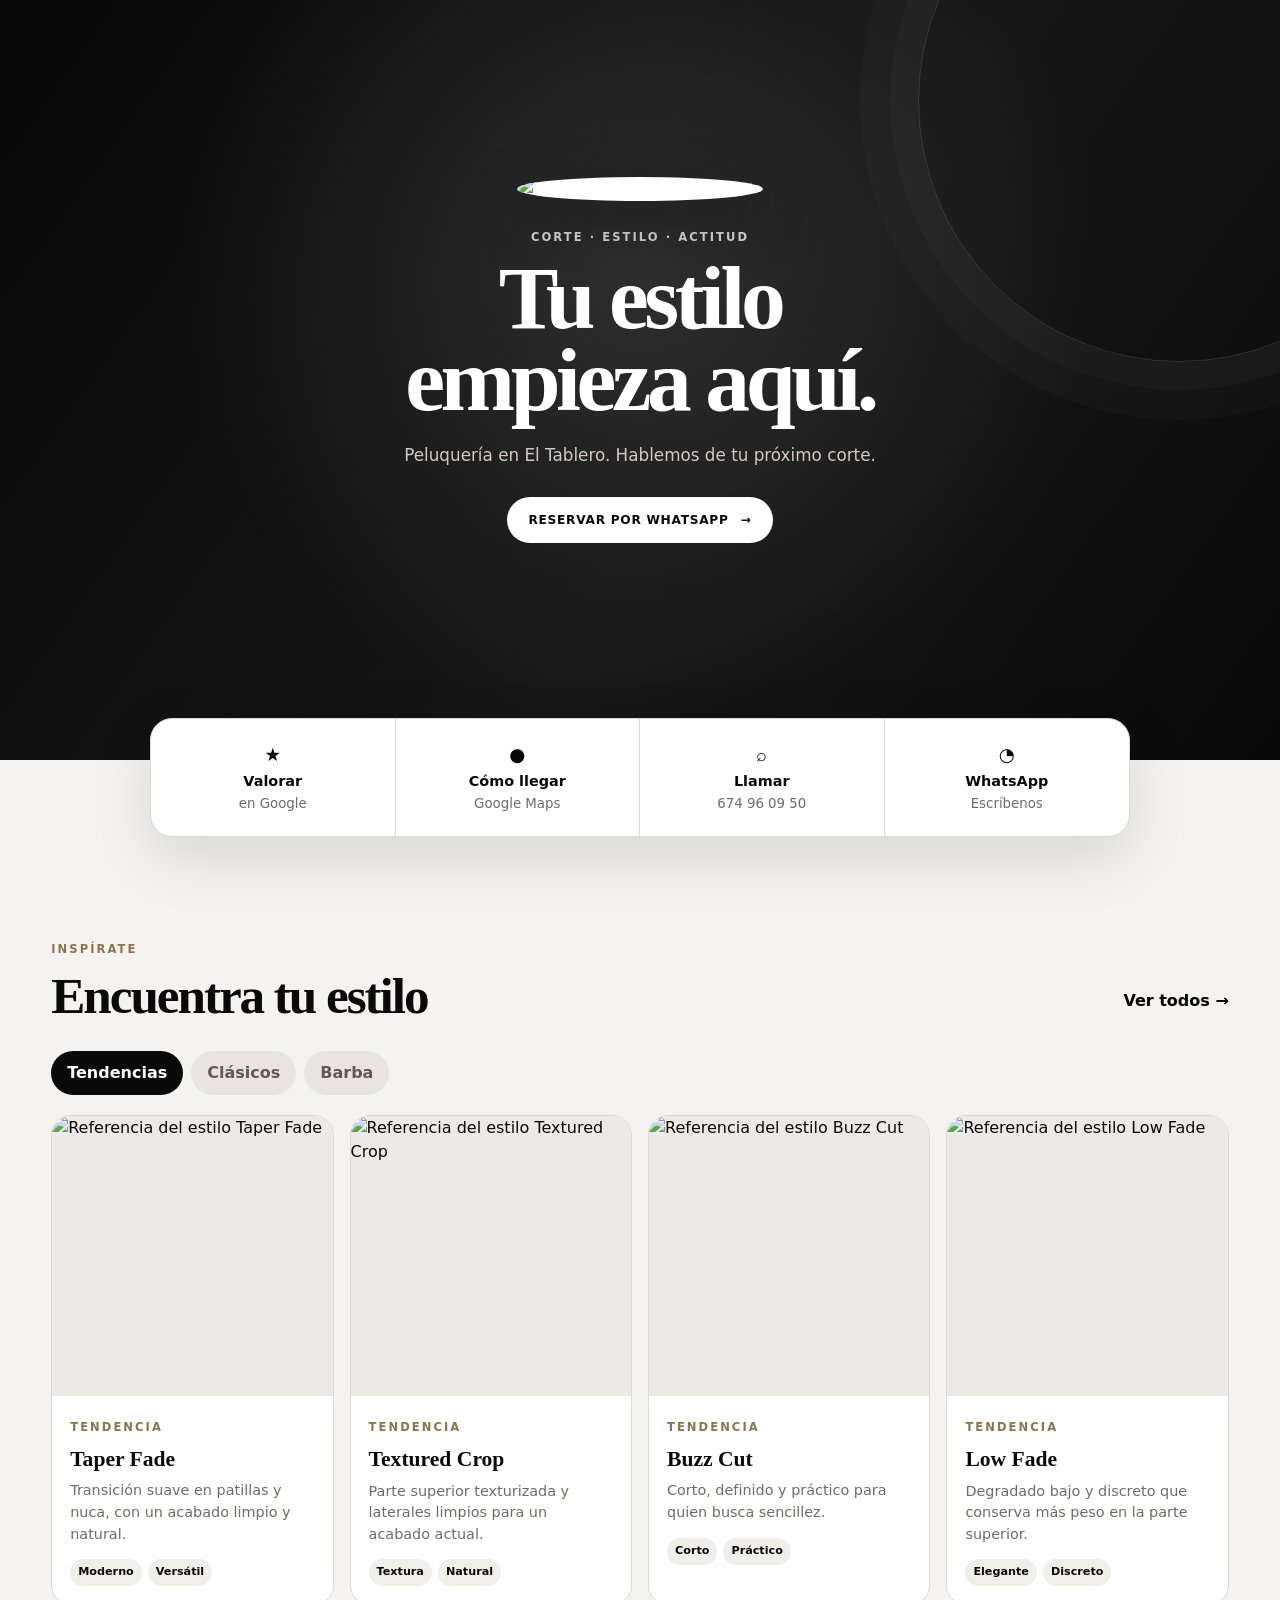
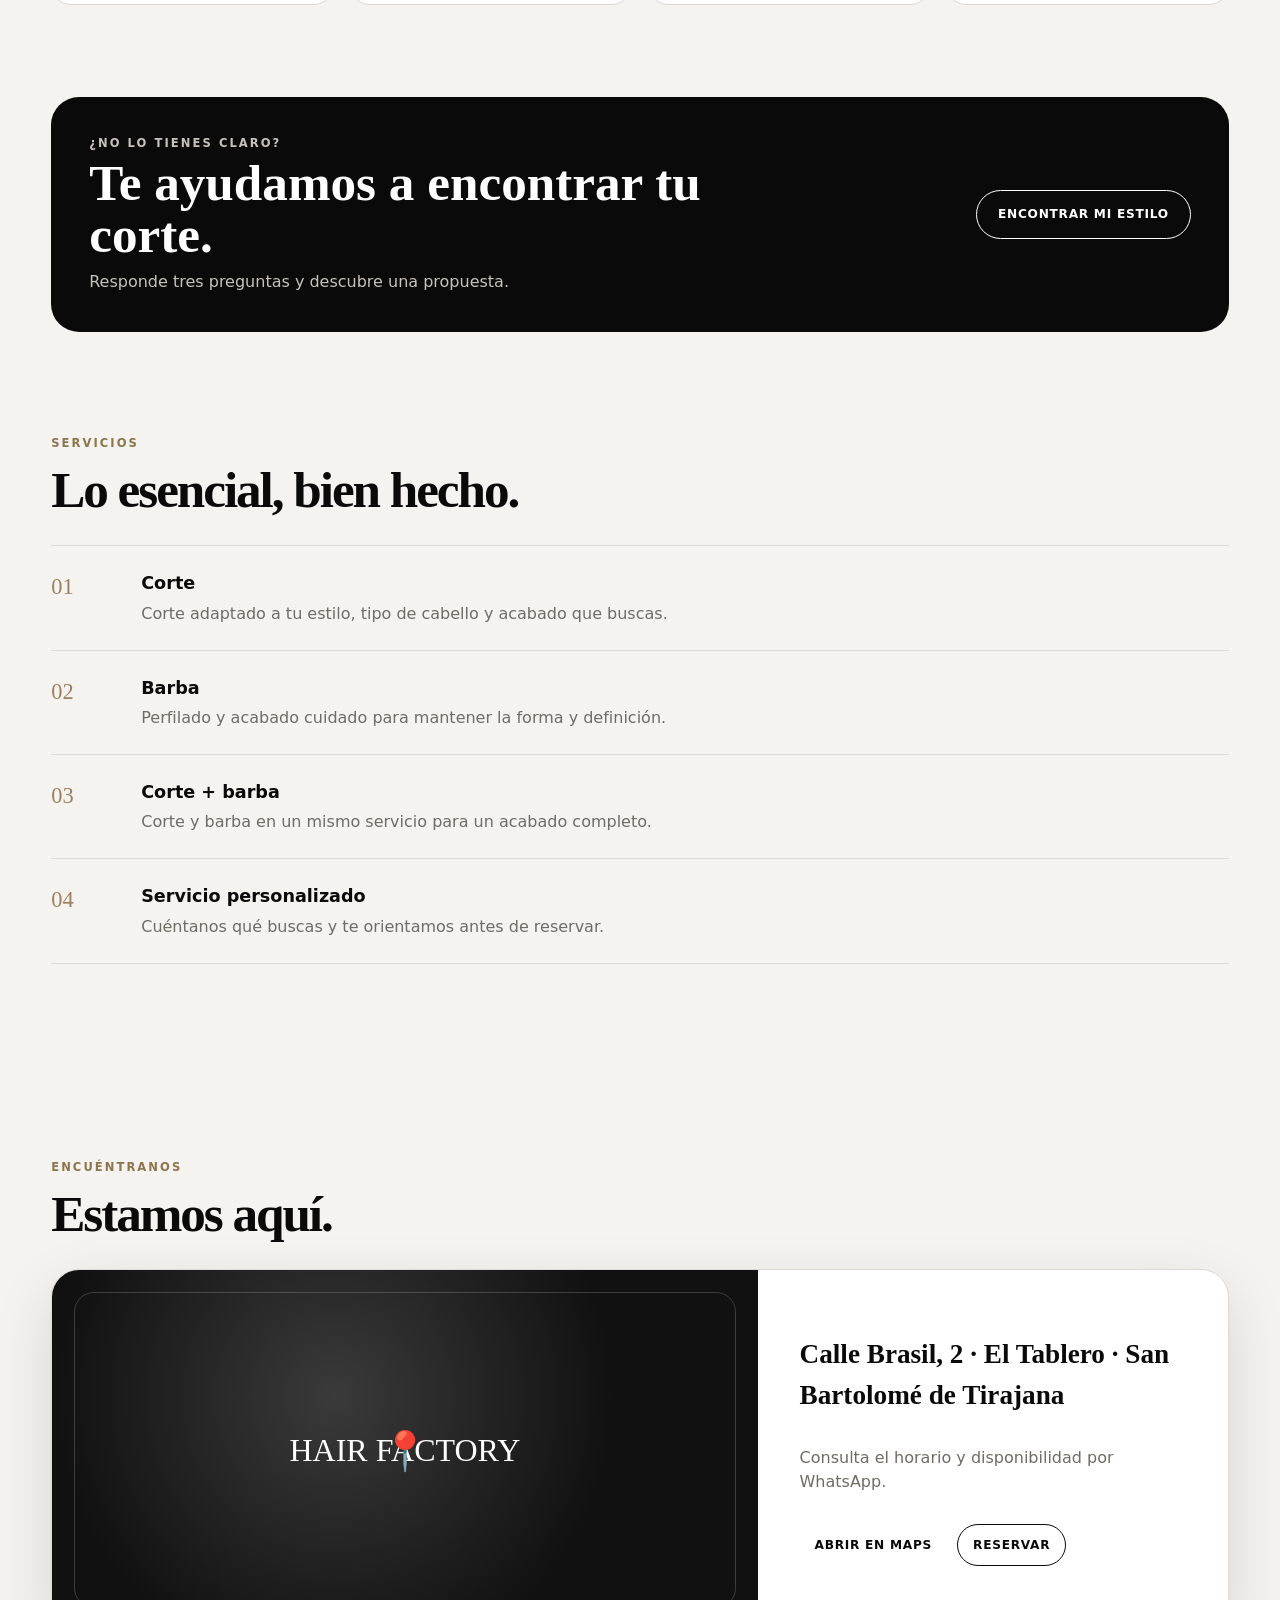
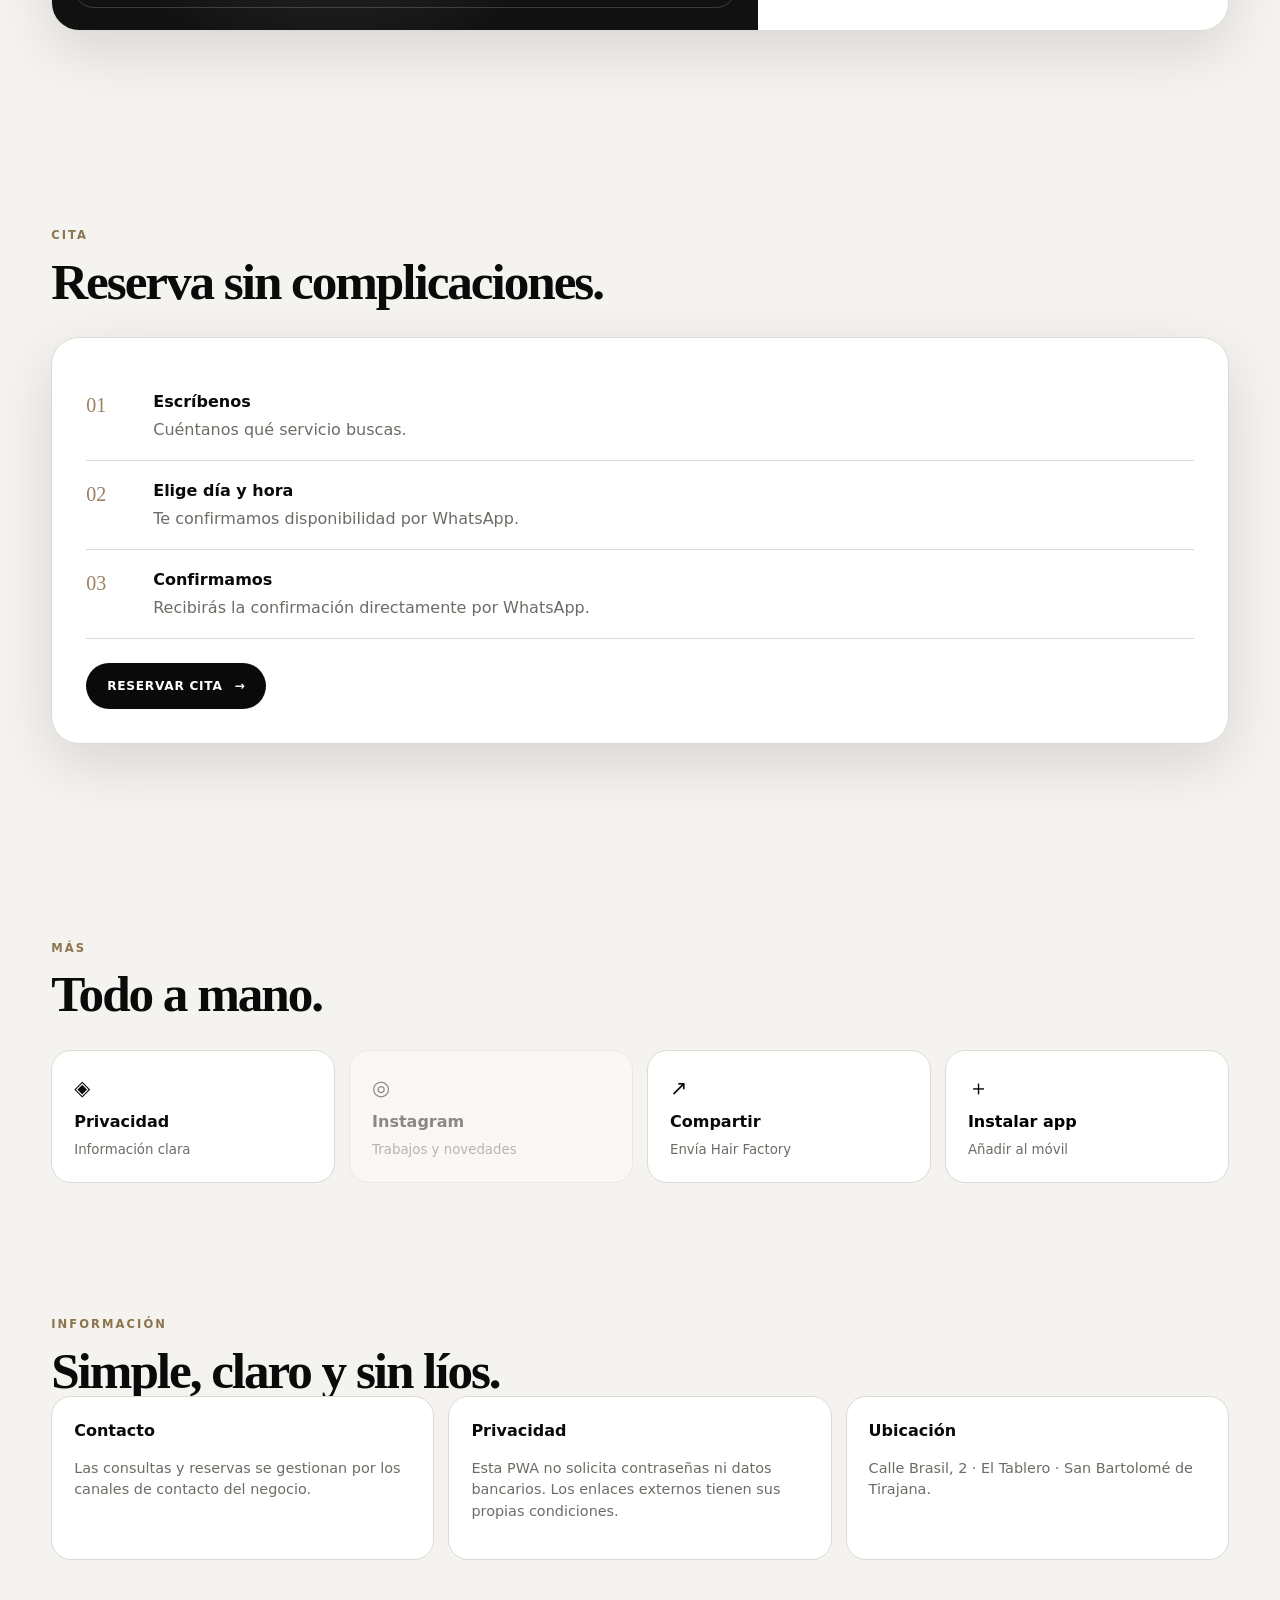
==== index.html @ 6a0769d3 "Add files via upload" ====
<!doctype html><html lang="es"><head><meta charset="utf-8"><meta name="viewport" content="width=device-width,initial-scale=1,viewport-fit=cover"><meta name="theme-color" content="#0a0a0a"><meta name="description" content="Hair Factory Peluquería en El Tablero. Estilos, servicios, cita, ubicación y contacto."><meta name="robots" content="index,follow"><meta name="format-detection" content="telephone=yes"><meta property="og:type" content="website"><meta property="og:title" content="Hair Factory · Peluquería"><meta property="og:description" content="Peluquería Hair Factory en El Tablero, San Bartolomé de Tirajana."><meta property="og:image" content="./assets/logo.png"><link rel="manifest" href="./manifest.webmanifest"><link rel="icon" href="./icons/favicon-32.png"><link rel="apple-touch-icon" href="./icons/apple-touch-icon.png"><link rel="stylesheet" href="./styles.css"><title>Hair Factory · Peluquería</title><script type="application/ld+json">{"@context":"https://schema.org","@type":"BarberShop","name":"Hair Factory","image":"./assets/logo.png","telephone":"+34 674 96 09 50","address":{"@type":"PostalAddress","streetAddress":"Calle Brasil, 2","addressLocality":"El Tablero","addressRegion":"Las Palmas","addressCountry":"ES"}}</script></head><body>
<header class="topbar"><button class="icon-button" id="menuButton" aria-label="Abrir menú">☰</button><a class="brand-mini" href="#inicio">HAIR FACTORY</a><a class="top-action" id="topWhatsApp" href="#" aria-label="Abrir WhatsApp">WA</a></header>
<main><section class="hero" id="inicio"><div class="hero-content"><img class="logo" src="./assets/logo.png" alt="Logo Hair Factory Peluquería"><p class="eyebrow">CORTE · ESTILO · ACTITUD</p><h1>Tu estilo<br>empieza aquí.</h1><p class="hero-copy">Peluquería en El Tablero. Hablemos de tu próximo corte.</p><a class="primary-button" id="heroBooking" href="#">RESERVAR POR WHATSAPP <span>→</span></a></div></section>
<section class="quick-actions" aria-label="Acciones rápidas"><a class="quick" id="reviewLink" href="#" target="_blank" rel="noopener"><span class="quick-icon">★</span><strong>Valorar</strong><small>en Google</small></a><a class="quick" id="mapsLink" href="#" target="_blank" rel="noopener"><span class="quick-icon">●</span><strong>Cómo llegar</strong><small>Google Maps</small></a><a class="quick" id="phoneLink" href="#"><span class="quick-icon">⌕</span><strong>Llamar</strong><small>674 96 09 50</small></a><a class="quick" id="whatsappLink" href="#" target="_blank" rel="noopener"><span class="quick-icon">◔</span><strong>WhatsApp</strong><small>Escríbenos</small></a></section>
<section class="section" id="estilos"><div class="section-head"><div><p class="eyebrow">INSPÍRATE</p><h2>Encuentra tu estilo</h2></div><button class="text-button">Ver todos →</button></div><div class="tabs" role="tablist"><button class="tab active" data-filter="tendencia">Tendencias</button><button class="tab" data-filter="clasico">Clásicos</button><button class="tab" data-filter="barba">Barba</button></div><div class="style-grid" id="styleGrid"></div></section>
<section class="feature-strip"><div><p class="eyebrow">¿NO LO TIENES CLARO?</p><h2>Te ayudamos a encontrar tu corte.</h2><p>Responde tres preguntas y descubre una propuesta.</p></div><button class="outline-button" id="finderButton">ENCONTRAR MI ESTILO</button></section>
<section class="section" id="servicios"><div class="section-head"><div><p class="eyebrow">SERVICIOS</p><h2>Lo esencial, bien hecho.</h2></div></div><div class="service-list" id="serviceList"></div></section>
<section class="section" id="mapa"><div class="section-head"><div><p class="eyebrow">ENCUÉNTRANOS</p><h2>Estamos aquí.</h2></div></div><div class="map-card"><div class="map-placeholder"><span>HAIR FACTORY</span><strong>📍</strong></div><div class="map-info"><strong id="addressText"></strong><p id="hoursText"></p><div class="map-actions"><a class="primary-button small" id="openMaps" href="#" target="_blank" rel="noopener">ABRIR EN MAPS</a><a class="outline-button small" href="#cita">RESERVAR</a></div></div></div></section>
<section class="section" id="cita"><div class="section-head"><div><p class="eyebrow">CITA</p><h2>Reserva sin complicaciones.</h2></div></div><div class="booking-card"><div class="booking-step"><span>01</span><div><strong>Escríbenos</strong><p>Cuéntanos qué servicio buscas.</p></div></div><div class="booking-step"><span>02</span><div><strong>Elige día y hora</strong><p>Te confirmamos disponibilidad por WhatsApp.</p></div></div><div class="booking-step"><span>03</span><div><strong>Confirmamos</strong><p>Recibirás la confirmación directamente por WhatsApp.</p></div></div><a class="primary-button" id="bookingLink" href="#">RESERVAR CITA <span>→</span></a></div></section>
<section class="section" id="mas"><div class="section-head"><div><p class="eyebrow">MÁS</p><h2>Todo a mano.</h2></div></div><div class="info-grid"><a class="info-card" href="#seguridad"><span>◈</span><strong>Privacidad</strong><small>Información clara</small></a><a class="info-card" id="instagramLink" href="#" target="_blank" rel="noopener"><span>◎</span><strong>Instagram</strong><small>Trabajos y novedades</small></a><a class="info-card" id="shareButton" href="#"><span>↗</span><strong>Compartir</strong><small>Envía Hair Factory</small></a><button class="info-card" id="installButton" hidden><span>＋</span><strong>Instalar app</strong><small>Añadir al móvil</small></button></div></section>
<section class="security section" id="seguridad"><p class="eyebrow">INFORMACIÓN</p><h2>Simple, claro y sin líos.</h2><div class="security-list"><article><strong>Contacto</strong><p>Las consultas y reservas se gestionan por los canales de contacto del negocio.</p></article><article><strong>Privacidad</strong><p>Esta PWA no solicita contraseñas ni datos bancarios. Los enlaces externos tienen sus propias condiciones.</p></article><article><strong>Ubicación</strong><p>Calle Brasil, 2 · El Tablero · San Bartolomé de Tirajana.</p></article></div></section></main>
<nav class="bottom-nav" aria-label="Navegación principal"><a href="#inicio" class="active">⌂<small>Inicio</small></a><a href="#estilos">✂<small>Estilos</small></a><a href="#cita">▣<small>Cita</small></a><a href="#mapa">●<small>Mapa</small></a><a href="#mas">☰<small>Más</small></a></nav>
<dialog class="drawer" id="drawer"><div class="drawer-panel"><button class="close" id="closeDrawer" aria-label="Cerrar">×</button><img src="./assets/logo.png" alt="Hair Factory" class="drawer-logo"><a href="#estilos">Estilos</a><a href="#servicios">Servicios</a><a href="#cita">Reservar cita</a><a href="#mapa">Ubicación</a><a href="#seguridad">Información</a><a id="drawerReview" href="#" target="_blank" rel="noopener">★ Valorar en Google</a></div></dialog>
<dialog id="styleDialog" class="style-dialog"><button class="close" id="closeDialog" aria-label="Cerrar">×</button><img id="dialogImage" src="" alt=""><div class="dialog-body"><p class="eyebrow" id="dialogCategory"></p><h2 id="dialogTitle"></h2><p id="dialogDescription"></p><div class="tags" id="dialogTags"></div><div class="dialog-actions"><a class="primary-button" id="dialogBook" href="#">RESERVAR ESTE ESTILO</a><a class="outline-button" id="dialogDownload" href="#" download>↓ DESCARGAR REFERENCIA</a></div></div></dialog>
<dialog id="finderDialog" class="finder-dialog"><button class="close" id="closeFinder" aria-label="Cerrar">×</button><p class="eyebrow">TU ESTILO</p><h2>Encuentra una opción.</h2><label>Longitud del pelo<select id="finderLength"><option value="corto">Corto</option><option value="medio">Medio</option><option value="largo">Largo</option></select></label><label>Mantenimiento<select id="finderMaintenance"><option value="bajo">Bajo</option><option value="medio">Medio</option><option value="alto">Alto</option></select></label><label>¿Barba?<select id="finderBeard"><option value="no">No</option><option value="si">Sí</option></select></label><button class="primary-button" id="finderResult">VER PROPUESTA</button><div id="finderOutput" class="finder-output" hidden></div></dialog><div class="toast" id="toast" role="status" aria-live="polite"></div><script src="./app.js" defer></script></body></html>
---- styles.css ----
:root{--ink:#0a0a0a;--paper:#f5f3ef;--card:#fff;--muted:#6f6b65;--line:#dedad3;--accent:#b79a68;--max:1180px;--radius:24px;--shadow:0 20px 60px rgba(0,0,0,.12)}
*{box-sizing:border-box}html{scroll-behavior:smooth}body{margin:0;background:var(--paper);color:var(--ink);font-family:Inter,ui-sans-serif,system-ui,-apple-system,"Segoe UI",sans-serif;line-height:1.5}a{text-decoration:none;color:inherit}button{font:inherit;border:0}.topbar{display:none}.hero{min-height:760px;background:var(--ink);position:relative;overflow:hidden;color:#fff;display:grid;place-items:center}.hero:before{content:"";position:absolute;inset:-20%;background:radial-gradient(circle at 50% 40%,#303030 0,transparent 42%),linear-gradient(125deg,#050505,#171717 55%,#050505);opacity:.95}.hero:after{content:"";position:absolute;width:520px;height:520px;border:1px solid rgba(255,255,255,.13);border-radius:50%;right:-160px;top:-160px;box-shadow:0 0 0 28px rgba(255,255,255,.025),0 0 0 58px rgba(255,255,255,.018)}.hero-content{position:relative;z-index:2;width:min(760px,92vw);text-align:center;padding:80px 20px 120px}.logo{width:min(300px,62vw);height:auto;filter:drop-shadow(0 16px 28px rgba(0,0,0,.4));background:#fff;border-radius:50%}.eyebrow,.card-kicker{letter-spacing:.18em;font-size:.72rem;font-weight:800}.hero .eyebrow{margin:28px 0 10px;color:#d5d0c8}.hero h1{font-family:Georgia,"Times New Roman",serif;font-size:clamp(3rem,7vw,6rem);line-height:.92;margin:0;letter-spacing:-.05em}.hero-copy{color:#d0cbc3;font-size:1.05rem;margin:22px 0 28px}.primary-button,.outline-button{display:inline-flex;align-items:center;justify-content:center;gap:12px;border-radius:999px;padding:14px 21px;font-weight:850;letter-spacing:.06em;font-size:.76rem;cursor:pointer;transition:.2s ease}.primary-button{background:#fff;color:#090909}.primary-button:hover{transform:translateY(-2px);box-shadow:0 12px 25px rgba(0,0,0,.18)}.outline-button{background:transparent;color:inherit;border:1px solid currentColor}.small{padding:11px 15px}.quick-actions{width:min(980px,92vw);margin:-42px auto 0;position:relative;z-index:4;background:#fff;border:1px solid var(--line);border-radius:22px;display:grid;grid-template-columns:repeat(4,1fr);box-shadow:var(--shadow);overflow:hidden}.quick{padding:22px 16px;text-align:center;border-right:1px solid var(--line);display:grid;gap:2px}.quick:last-child{border-right:0}.quick-icon{font-size:1.15rem}.quick strong{font-size:.9rem}.quick small{color:var(--muted)}.is-disabled{opacity:.45;cursor:not-allowed}.section{width:min(var(--max),92vw);margin:0 auto;padding:92px 0}.section-head{display:flex;justify-content:space-between;align-items:end;gap:20px;margin-bottom:30px}.section h2{font-family:Georgia,"Times New Roman",serif;font-size:clamp(2.2rem,4vw,3.8rem);line-height:1;margin:5px 0 0;letter-spacing:-.04em}.section .eyebrow,.card-kicker{color:#8c744d}.text-button{background:none;padding:8px 0;font-weight:800;cursor:pointer}.tabs{display:flex;gap:8px;margin-bottom:20px}.tab{background:#e9e5de;color:#5f5a52;padding:10px 16px;border-radius:999px;cursor:pointer;font-weight:750}.tab.active{background:var(--ink);color:#fff}.style-grid{display:grid;grid-template-columns:repeat(4,1fr);gap:16px}.style-card{background:var(--card);border:1px solid var(--line);border-radius:20px;overflow:hidden;cursor:pointer;transition:.2s ease}.style-card:hover{transform:translateY(-4px);box-shadow:var(--shadow)}.style-image{display:block;width:100%;aspect-ratio:1/1;object-fit:cover;background:#eceae6}.style-body{padding:18px}.style-body h3{font-family:Georgia,serif;font-size:1.35rem;margin:5px 0}.style-body p{color:var(--muted);font-size:.9rem;margin:0 0 14px}.tags{display:flex;flex-wrap:wrap;gap:6px}.tags span{font-size:.7rem;font-weight:750;background:#f0eee9;padding:5px 8px;border-radius:999px}.feature-strip{width:min(var(--max),92vw);margin:0 auto;padding:38px;border-radius:28px;background:var(--ink);color:#fff;display:flex;align-items:center;justify-content:space-between;gap:30px}.feature-strip h2{font-family:Georgia,serif;font-size:clamp(2rem,4vw,3.2rem);line-height:1;margin:5px 0 10px;max-width:700px}.feature-strip p{color:#c7c3bc;margin:0}.service-list{border-top:1px solid var(--line)}.service{display:grid;grid-template-columns:70px 1fr;gap:20px;padding:24px 0;border-bottom:1px solid var(--line)}.service-number{font-family:Georgia,serif;font-size:1.4rem;color:#9a8060}.service strong{font-size:1.1rem}.service p{margin:5px 0 0;color:var(--muted)}.map-card{display:grid;grid-template-columns:1.2fr .8fr;background:#fff;border:1px solid var(--line);border-radius:28px;overflow:hidden;box-shadow:var(--shadow)}.map-placeholder{min-height:360px;background:radial-gradient(circle at 40% 35%,#3a3a3a,#111 58%);color:#fff;display:grid;place-items:center;position:relative;font-family:Georgia,serif;font-size:2rem}.map-placeholder:after{content:"";position:absolute;inset:22px;border:1px solid rgba(255,255,255,.18);border-radius:20px}.map-placeholder strong{position:absolute;z-index:2;font-family:system-ui;font-size:2.4rem}.map-info{padding:42px;display:flex;flex-direction:column;justify-content:center;gap:14px}.map-info strong{font-family:Georgia,serif;font-size:1.7rem}.map-info p{color:var(--muted)}.map-actions{display:flex;gap:10px;flex-wrap:wrap}.booking-card{background:#fff;border:1px solid var(--line);border-radius:28px;padding:34px;box-shadow:var(--shadow)}.booking-step{display:grid;grid-template-columns:52px 1fr;gap:15px;padding:18px 0;border-bottom:1px solid var(--line)}.booking-step span{font-family:Georgia,serif;font-size:1.25rem;color:#9a8060}.booking-step p{margin:4px 0 0;color:var(--muted)}.booking-card>.primary-button{margin-top:24px;background:var(--ink);color:#fff}.info-grid{display:grid;grid-template-columns:repeat(4,1fr);gap:14px}.info-card{border:1px solid var(--line);background:#fff;border-radius:20px;padding:22px;text-align:left;display:grid;gap:6px;cursor:pointer}.info-card span{font-size:1.3rem}.info-card small{color:var(--muted)}.security{padding-top:30px}.security-list{display:grid;grid-template-columns:repeat(3,1fr);gap:14px}.security-list article{background:#fff;border:1px solid var(--line);border-radius:20px;padding:22px}.security-list p{color:var(--muted);font-size:.9rem}.bottom-nav{display:none}.drawer,.style-dialog,.finder-dialog{border:0;padding:0;background:transparent;max-width:none;max-height:none}.drawer::backdrop,.style-dialog::backdrop,.finder-dialog::backdrop{background:rgba(0,0,0,.72);backdrop-filter:blur(5px)}.drawer-panel{width:min(420px,92vw);min-height:100vh;background:#fff;padding:40px 28px;display:flex;flex-direction:column;gap:8px;position:relative}.drawer-panel a{padding:14px;border-bottom:1px solid var(--line);font-weight:750}.drawer-logo{width:150px;align-self:center;margin:30px auto}.close{position:absolute;right:18px;top:15px;width:42px;height:42px;border-radius:50%;background:#eee;font-size:1.6rem;cursor:pointer;z-index:5}.style-dialog{width:min(900px,94vw);background:#fff;border-radius:28px;overflow:auto}.style-dialog>img{width:100%;max-height:480px;object-fit:cover;background:#eee}.dialog-body{padding:28px}.dialog-body h2{font-family:Georgia,serif;font-size:2.6rem;margin:5px 0}.dialog-body p{color:var(--muted)}.dialog-actions{display:flex;gap:10px;flex-wrap:wrap;margin-top:22px}.finder-dialog{width:min(560px,92vw);background:#fff;border-radius:26px;padding:32px}.finder-dialog label{display:grid;gap:7px;margin:16px 0;font-weight:750}.finder-dialog select{padding:12px;border:1px solid var(--line);border-radius:12px;background:#fff}.finder-output{margin-top:20px;padding:18px;background:#f0eee9;border-radius:16px}.finder-output[hidden]{display:none}.toast{position:fixed;left:50%;bottom:25px;transform:translate(-50%,20px);background:#111;color:#fff;padding:12px 18px;border-radius:999px;opacity:0;pointer-events:none;transition:.2s;z-index:20}.toast.show{opacity:1;transform:translate(-50%,0)}@media(max-width:900px){.style-grid{grid-template-columns:repeat(2,1fr)}.info-grid{grid-template-columns:repeat(2,1fr)}.security-list{grid-template-columns:1fr}.map-card{grid-template-columns:1fr}.map-placeholder{min-height:280px}.feature-strip{align-items:flex-start;flex-direction:column}.topbar{display:flex;position:fixed;top:0;left:0;right:0;z-index:10;justify-content:space-between;align-items:center;padding:12px 16px;background:rgba(8,8,8,.86);backdrop-filter:blur(12px);color:#fff}.icon-button,.top-action{background:#fff;color:#111;border-radius:50%;width:42px;height:42px;display:grid;place-items:center;font-weight:850}.brand-mini{font-family:Georgia,serif;font-size:.85rem;letter-spacing:.12em}.hero{min-height:700px}.bottom-nav{position:fixed;bottom:0;left:0;right:0;z-index:10;background:#fff;border-top:1px solid var(--line);display:grid;grid-template-columns:repeat(5,1fr);padding-bottom:max(7px,env(safe-area-inset-bottom))}.bottom-nav a{text-align:center;padding:9px 4px 5px;font-size:1rem}.bottom-nav small{display:block;font-size:.62rem;color:#777}.bottom-nav a.active{font-weight:900}.section{padding:70px 0 80px}.quick-actions{margin:-28px auto 0}.quick{padding:17px 8px}.quick small{font-size:.68rem}}
@media(max-width:560px){.hero-content{padding-top:110px}.logo{width:230px}.hero h1{font-size:3.2rem}.quick-actions{grid-template-columns:repeat(2,1fr);border-radius:18px}.quick:nth-child(2){border-right:0}.quick:nth-child(-n+2){border-bottom:1px solid var(--line)}.section-head{align-items:flex-start;flex-direction:column}.style-grid{gap:10px}.style-body{padding:13px}.style-body p{font-size:.82rem}.feature-strip{padding:26px;border-radius:22px}.info-grid{grid-template-columns:1fr}.map-info,.booking-card{padding:24px}.service{grid-template-columns:44px 1fr}.bottom-nav{font-size:.9rem}}
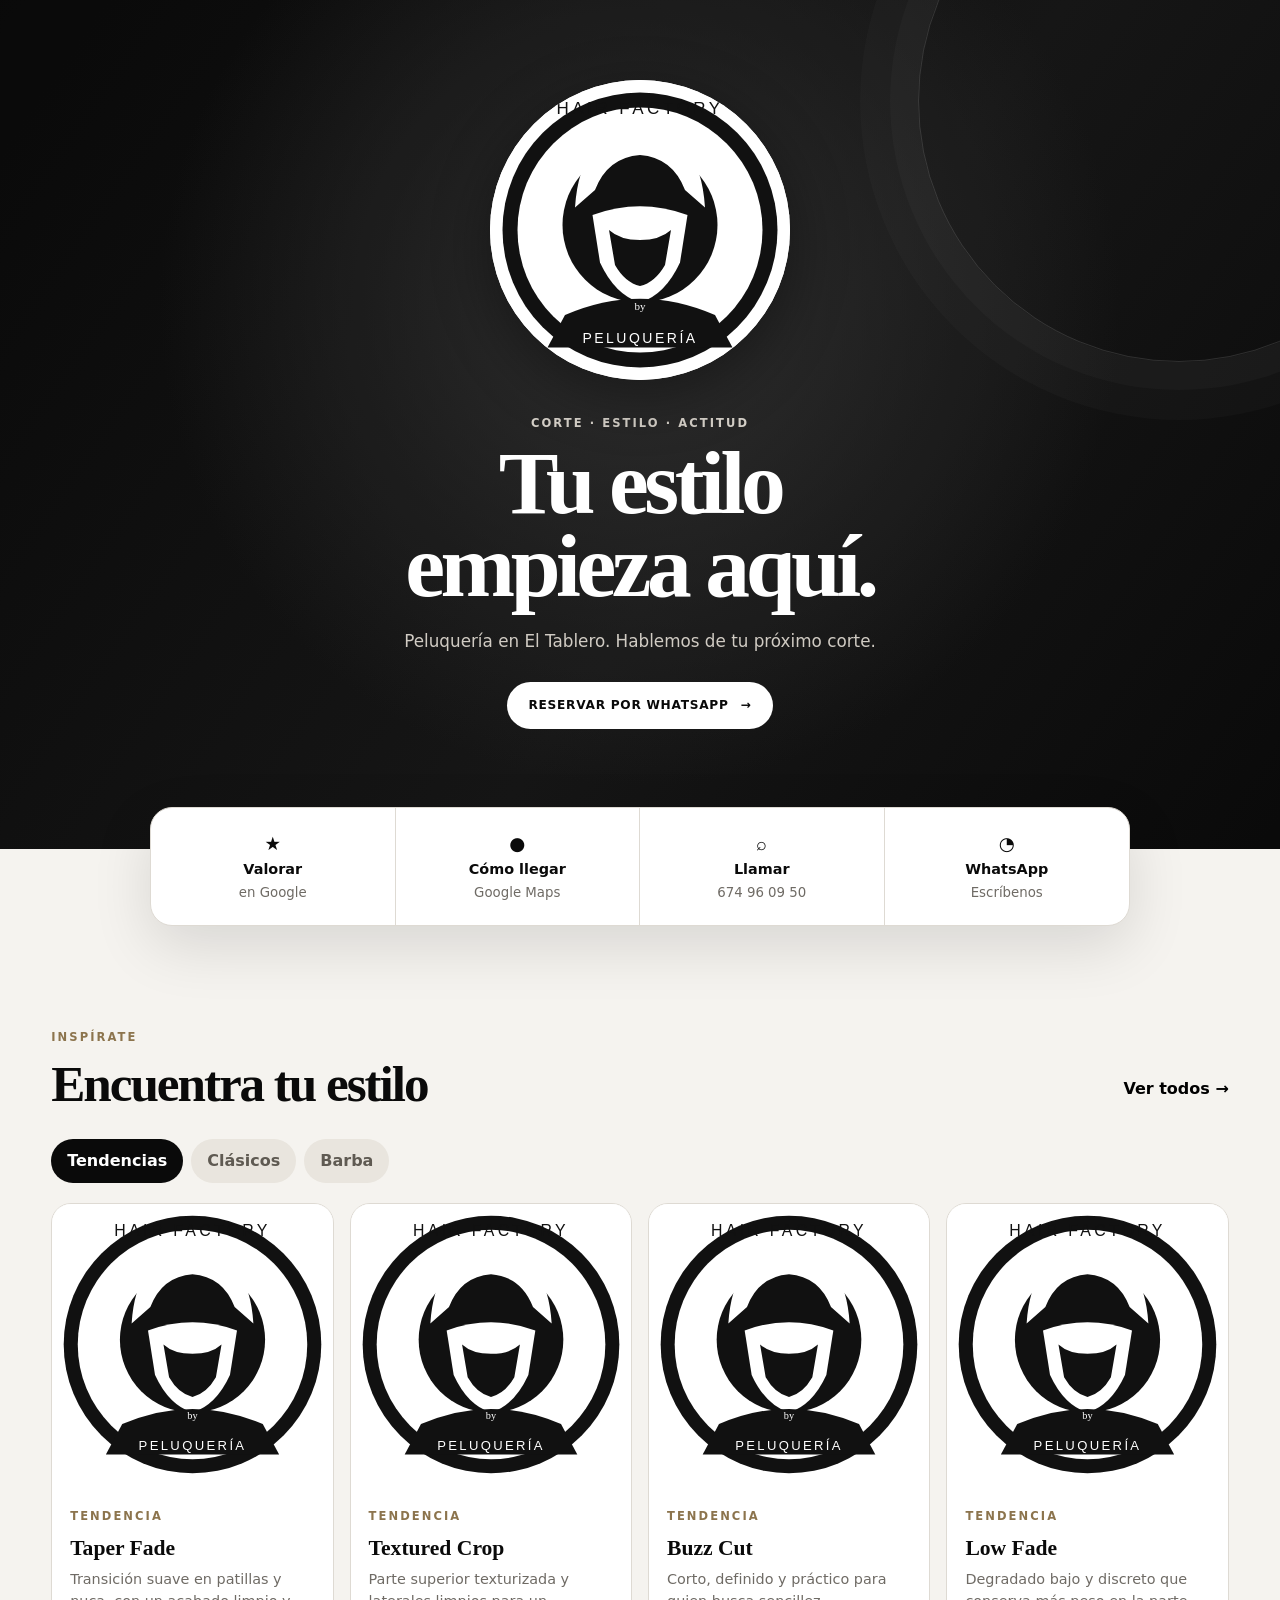
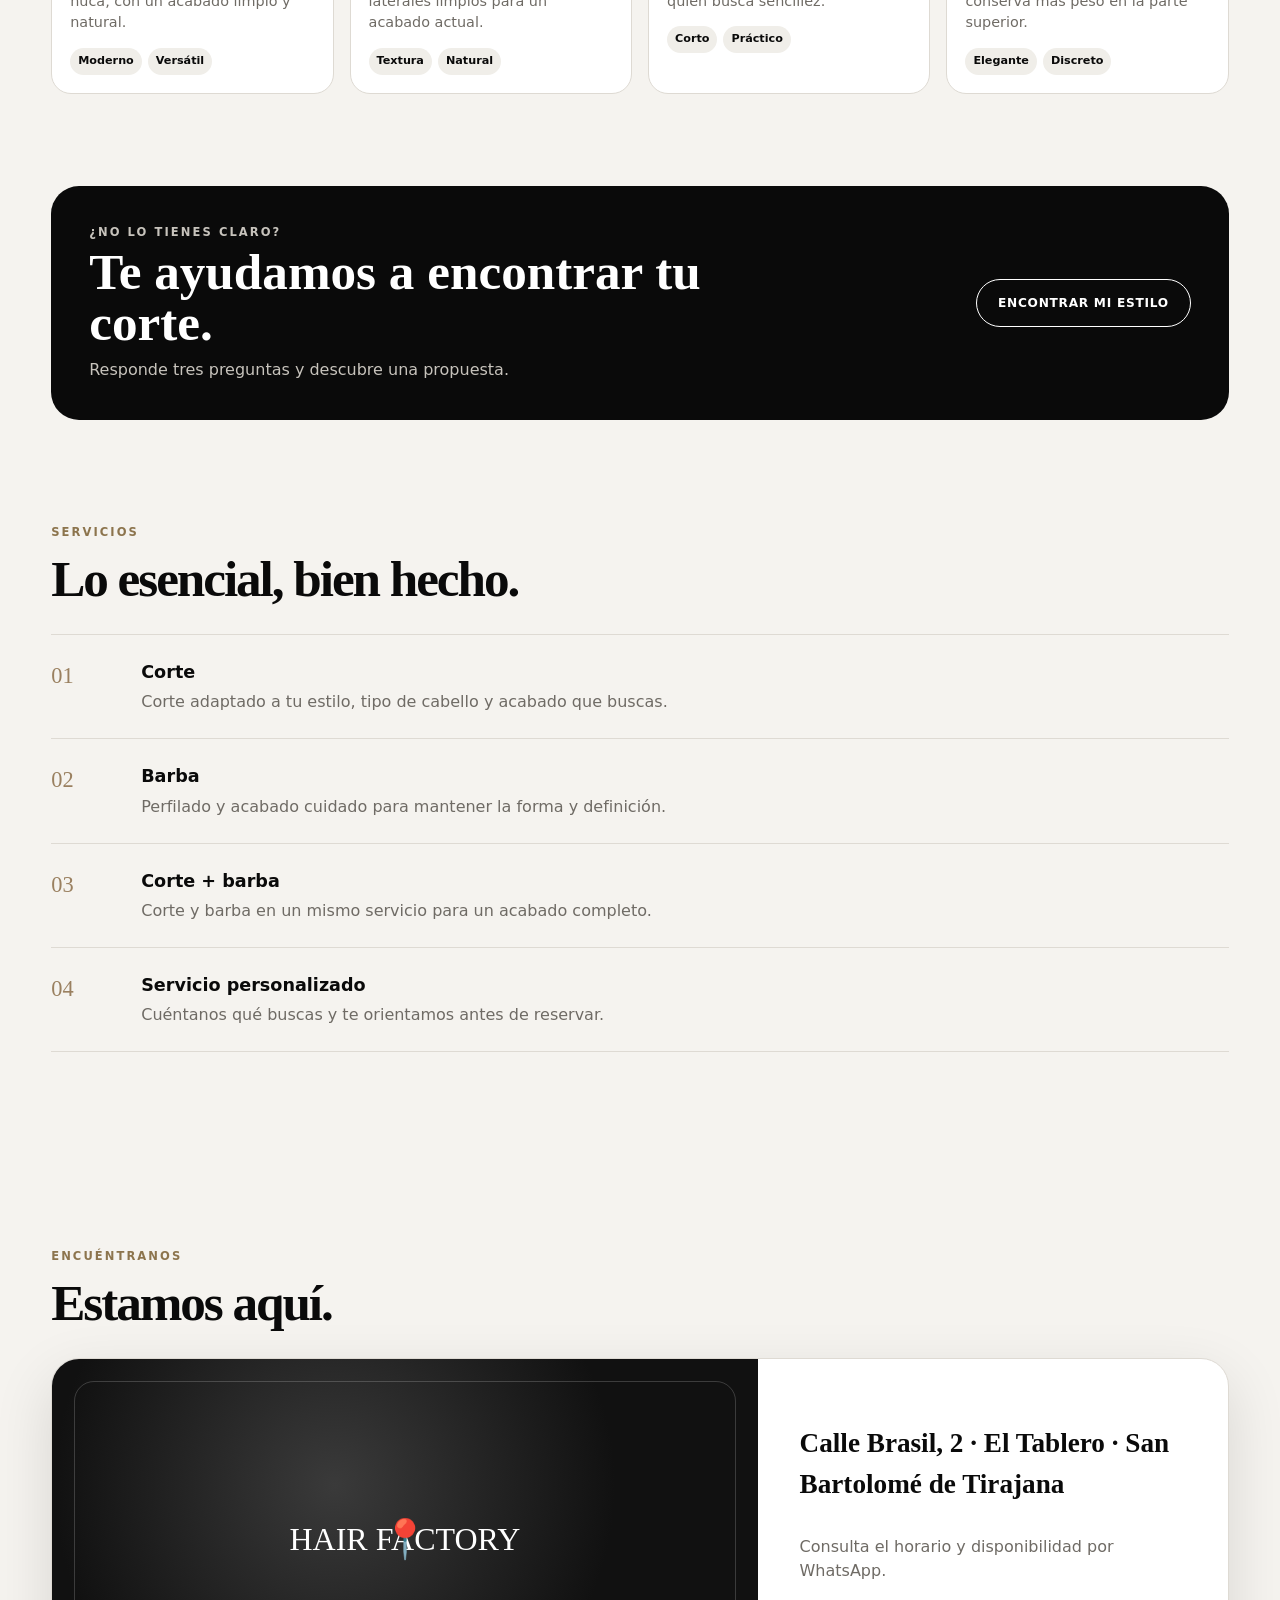
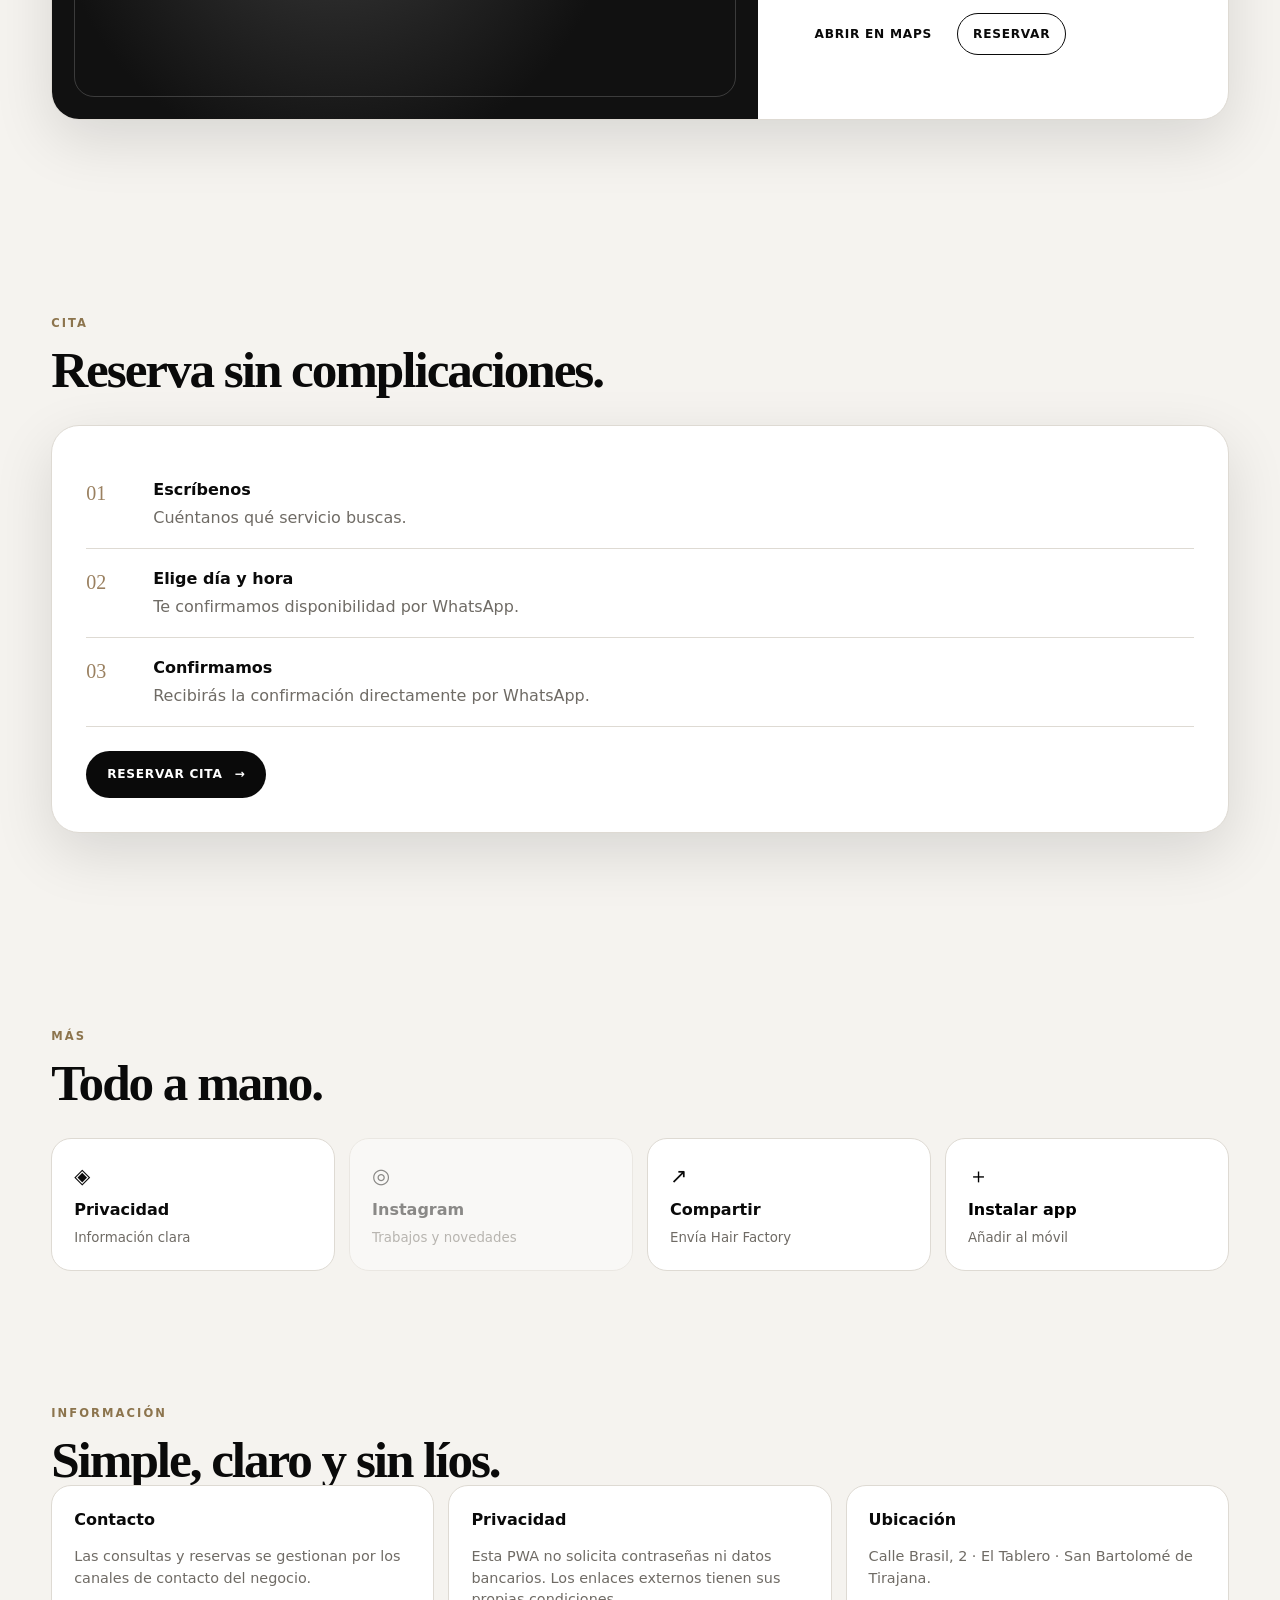
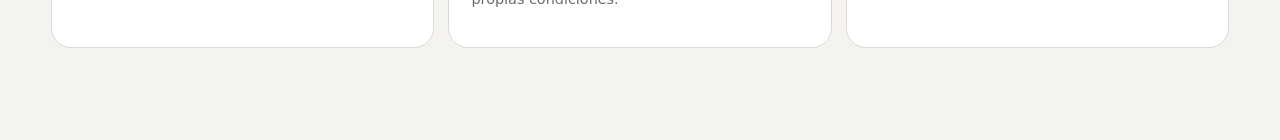
==== commit e9f25366: "Fix logo path for GitHub Pages" ====
--- a/index.html
+++ b/index.html
@@ -1,6 +1,6 @@
-<!doctype html><html lang="es"><head><meta charset="utf-8"><meta name="viewport" content="width=device-width,initial-scale=1,viewport-fit=cover"><meta name="theme-color" content="#0a0a0a"><meta name="description" content="Hair Factory Peluquería en El Tablero. Estilos, servicios, cita, ubicación y contacto."><meta name="robots" content="index,follow"><meta name="format-detection" content="telephone=yes"><meta property="og:type" content="website"><meta property="og:title" content="Hair Factory · Peluquería"><meta property="og:description" content="Peluquería Hair Factory en El Tablero, San Bartolomé de Tirajana."><meta property="og:image" content="./assets/logo.png"><link rel="manifest" href="./manifest.webmanifest"><link rel="icon" href="./icons/favicon-32.png"><link rel="apple-touch-icon" href="./icons/apple-touch-icon.png"><link rel="stylesheet" href="./styles.css"><title>Hair Factory · Peluquería</title><script type="application/ld+json">{"@context":"https://schema.org","@type":"BarberShop","name":"Hair Factory","image":"./assets/logo.png","telephone":"+34 674 96 09 50","address":{"@type":"PostalAddress","streetAddress":"Calle Brasil, 2","addressLocality":"El Tablero","addressRegion":"Las Palmas","addressCountry":"ES"}}</script></head><body>
+<!doctype html><html lang="es"><head><meta charset="utf-8"><meta name="viewport" content="width=device-width,initial-scale=1,viewport-fit=cover"><meta name="theme-color" content="#0a0a0a"><meta name="description" content="Hair Factory Peluquería en El Tablero. Estilos, servicios, cita, ubicación y contacto."><meta name="robots" content="index,follow"><meta name="format-detection" content="telephone=yes"><meta property="og:type" content="website"><meta property="og:title" content="Hair Factory · Peluquería"><meta property="og:description" content="Peluquería Hair Factory en El Tablero, San Bartolomé de Tirajana."><meta property="og:image" content="./assets/logo.svg"><link rel="manifest" href="./manifest.webmanifest"><link rel="icon" href="./icons/favicon-32.png"><link rel="apple-touch-icon" href="./icons/apple-touch-icon.png"><link rel="stylesheet" href="./styles.css"><title>Hair Factory · Peluquería</title><script type="application/ld+json">{"@context":"https://schema.org","@type":"BarberShop","name":"Hair Factory","image":"./assets/logo.svg","telephone":"+34 674 96 09 50","address":{"@type":"PostalAddress","streetAddress":"Calle Brasil, 2","addressLocality":"El Tablero","addressRegion":"Las Palmas","addressCountry":"ES"}}</script></head><body>
 <header class="topbar"><button class="icon-button" id="menuButton" aria-label="Abrir menú">☰</button><a class="brand-mini" href="#inicio">HAIR FACTORY</a><a class="top-action" id="topWhatsApp" href="#" aria-label="Abrir WhatsApp">WA</a></header>
-<main><section class="hero" id="inicio"><div class="hero-content"><img class="logo" src="./assets/logo.png" alt="Logo Hair Factory Peluquería"><p class="eyebrow">CORTE · ESTILO · ACTITUD</p><h1>Tu estilo<br>empieza aquí.</h1><p class="hero-copy">Peluquería en El Tablero. Hablemos de tu próximo corte.</p><a class="primary-button" id="heroBooking" href="#">RESERVAR POR WHATSAPP <span>→</span></a></div></section>
+<main><section class="hero" id="inicio"><div class="hero-content"><img class="logo" src="./assets/logo.svg" alt="Logo Hair Factory Peluquería"><p class="eyebrow">CORTE · ESTILO · ACTITUD</p><h1>Tu estilo<br>empieza aquí.</h1><p class="hero-copy">Peluquería en El Tablero. Hablemos de tu próximo corte.</p><a class="primary-button" id="heroBooking" href="#">RESERVAR POR WHATSAPP <span>→</span></a></div></section>
 <section class="quick-actions" aria-label="Acciones rápidas"><a class="quick" id="reviewLink" href="#" target="_blank" rel="noopener"><span class="quick-icon">★</span><strong>Valorar</strong><small>en Google</small></a><a class="quick" id="mapsLink" href="#" target="_blank" rel="noopener"><span class="quick-icon">●</span><strong>Cómo llegar</strong><small>Google Maps</small></a><a class="quick" id="phoneLink" href="#"><span class="quick-icon">⌕</span><strong>Llamar</strong><small>674 96 09 50</small></a><a class="quick" id="whatsappLink" href="#" target="_blank" rel="noopener"><span class="quick-icon">◔</span><strong>WhatsApp</strong><small>Escríbenos</small></a></section>
 <section class="section" id="estilos"><div class="section-head"><div><p class="eyebrow">INSPÍRATE</p><h2>Encuentra tu estilo</h2></div><button class="text-button">Ver todos →</button></div><div class="tabs" role="tablist"><button class="tab active" data-filter="tendencia">Tendencias</button><button class="tab" data-filter="clasico">Clásicos</button><button class="tab" data-filter="barba">Barba</button></div><div class="style-grid" id="styleGrid"></div></section>
 <section class="feature-strip"><div><p class="eyebrow">¿NO LO TIENES CLARO?</p><h2>Te ayudamos a encontrar tu corte.</h2><p>Responde tres preguntas y descubre una propuesta.</p></div><button class="outline-button" id="finderButton">ENCONTRAR MI ESTILO</button></section>
@@ -10,6 +10,6 @@
 <section class="section" id="mas"><div class="section-head"><div><p class="eyebrow">MÁS</p><h2>Todo a mano.</h2></div></div><div class="info-grid"><a class="info-card" href="#seguridad"><span>◈</span><strong>Privacidad</strong><small>Información clara</small></a><a class="info-card" id="instagramLink" href="#" target="_blank" rel="noopener"><span>◎</span><strong>Instagram</strong><small>Trabajos y novedades</small></a><a class="info-card" id="shareButton" href="#"><span>↗</span><strong>Compartir</strong><small>Envía Hair Factory</small></a><button class="info-card" id="installButton" hidden><span>＋</span><strong>Instalar app</strong><small>Añadir al móvil</small></button></div></section>
 <section class="security section" id="seguridad"><p class="eyebrow">INFORMACIÓN</p><h2>Simple, claro y sin líos.</h2><div class="security-list"><article><strong>Contacto</strong><p>Las consultas y reservas se gestionan por los canales de contacto del negocio.</p></article><article><strong>Privacidad</strong><p>Esta PWA no solicita contraseñas ni datos bancarios. Los enlaces externos tienen sus propias condiciones.</p></article><article><strong>Ubicación</strong><p>Calle Brasil, 2 · El Tablero · San Bartolomé de Tirajana.</p></article></div></section></main>
 <nav class="bottom-nav" aria-label="Navegación principal"><a href="#inicio" class="active">⌂<small>Inicio</small></a><a href="#estilos">✂<small>Estilos</small></a><a href="#cita">▣<small>Cita</small></a><a href="#mapa">●<small>Mapa</small></a><a href="#mas">☰<small>Más</small></a></nav>
-<dialog class="drawer" id="drawer"><div class="drawer-panel"><button class="close" id="closeDrawer" aria-label="Cerrar">×</button><img src="./assets/logo.png" alt="Hair Factory" class="drawer-logo"><a href="#estilos">Estilos</a><a href="#servicios">Servicios</a><a href="#cita">Reservar cita</a><a href="#mapa">Ubicación</a><a href="#seguridad">Información</a><a id="drawerReview" href="#" target="_blank" rel="noopener">★ Valorar en Google</a></div></dialog>
+<dialog class="drawer" id="drawer"><div class="drawer-panel"><button class="close" id="closeDrawer" aria-label="Cerrar">×</button><img src="./assets/logo.svg" alt="Hair Factory" class="drawer-logo"><a href="#estilos">Estilos</a><a href="#servicios">Servicios</a><a href="#cita">Reservar cita</a><a href="#mapa">Ubicación</a><a href="#seguridad">Información</a><a id="drawerReview" href="#" target="_blank" rel="noopener">★ Valorar en Google</a></div></dialog>
 <dialog id="styleDialog" class="style-dialog"><button class="close" id="closeDialog" aria-label="Cerrar">×</button><img id="dialogImage" src="" alt=""><div class="dialog-body"><p class="eyebrow" id="dialogCategory"></p><h2 id="dialogTitle"></h2><p id="dialogDescription"></p><div class="tags" id="dialogTags"></div><div class="dialog-actions"><a class="primary-button" id="dialogBook" href="#">RESERVAR ESTE ESTILO</a><a class="outline-button" id="dialogDownload" href="#" download>↓ DESCARGAR REFERENCIA</a></div></div></dialog>
 <dialog id="finderDialog" class="finder-dialog"><button class="close" id="closeFinder" aria-label="Cerrar">×</button><p class="eyebrow">TU ESTILO</p><h2>Encuentra una opción.</h2><label>Longitud del pelo<select id="finderLength"><option value="corto">Corto</option><option value="medio">Medio</option><option value="largo">Largo</option></select></label><label>Mantenimiento<select id="finderMaintenance"><option value="bajo">Bajo</option><option value="medio">Medio</option><option value="alto">Alto</option></select></label><label>¿Barba?<select id="finderBeard"><option value="no">No</option><option value="si">Sí</option></select></label><button class="primary-button" id="finderResult">VER PROPUESTA</button><div id="finderOutput" class="finder-output" hidden></div></dialog><div class="toast" id="toast" role="status" aria-live="polite"></div><script src="./app.js" defer></script></body></html>
